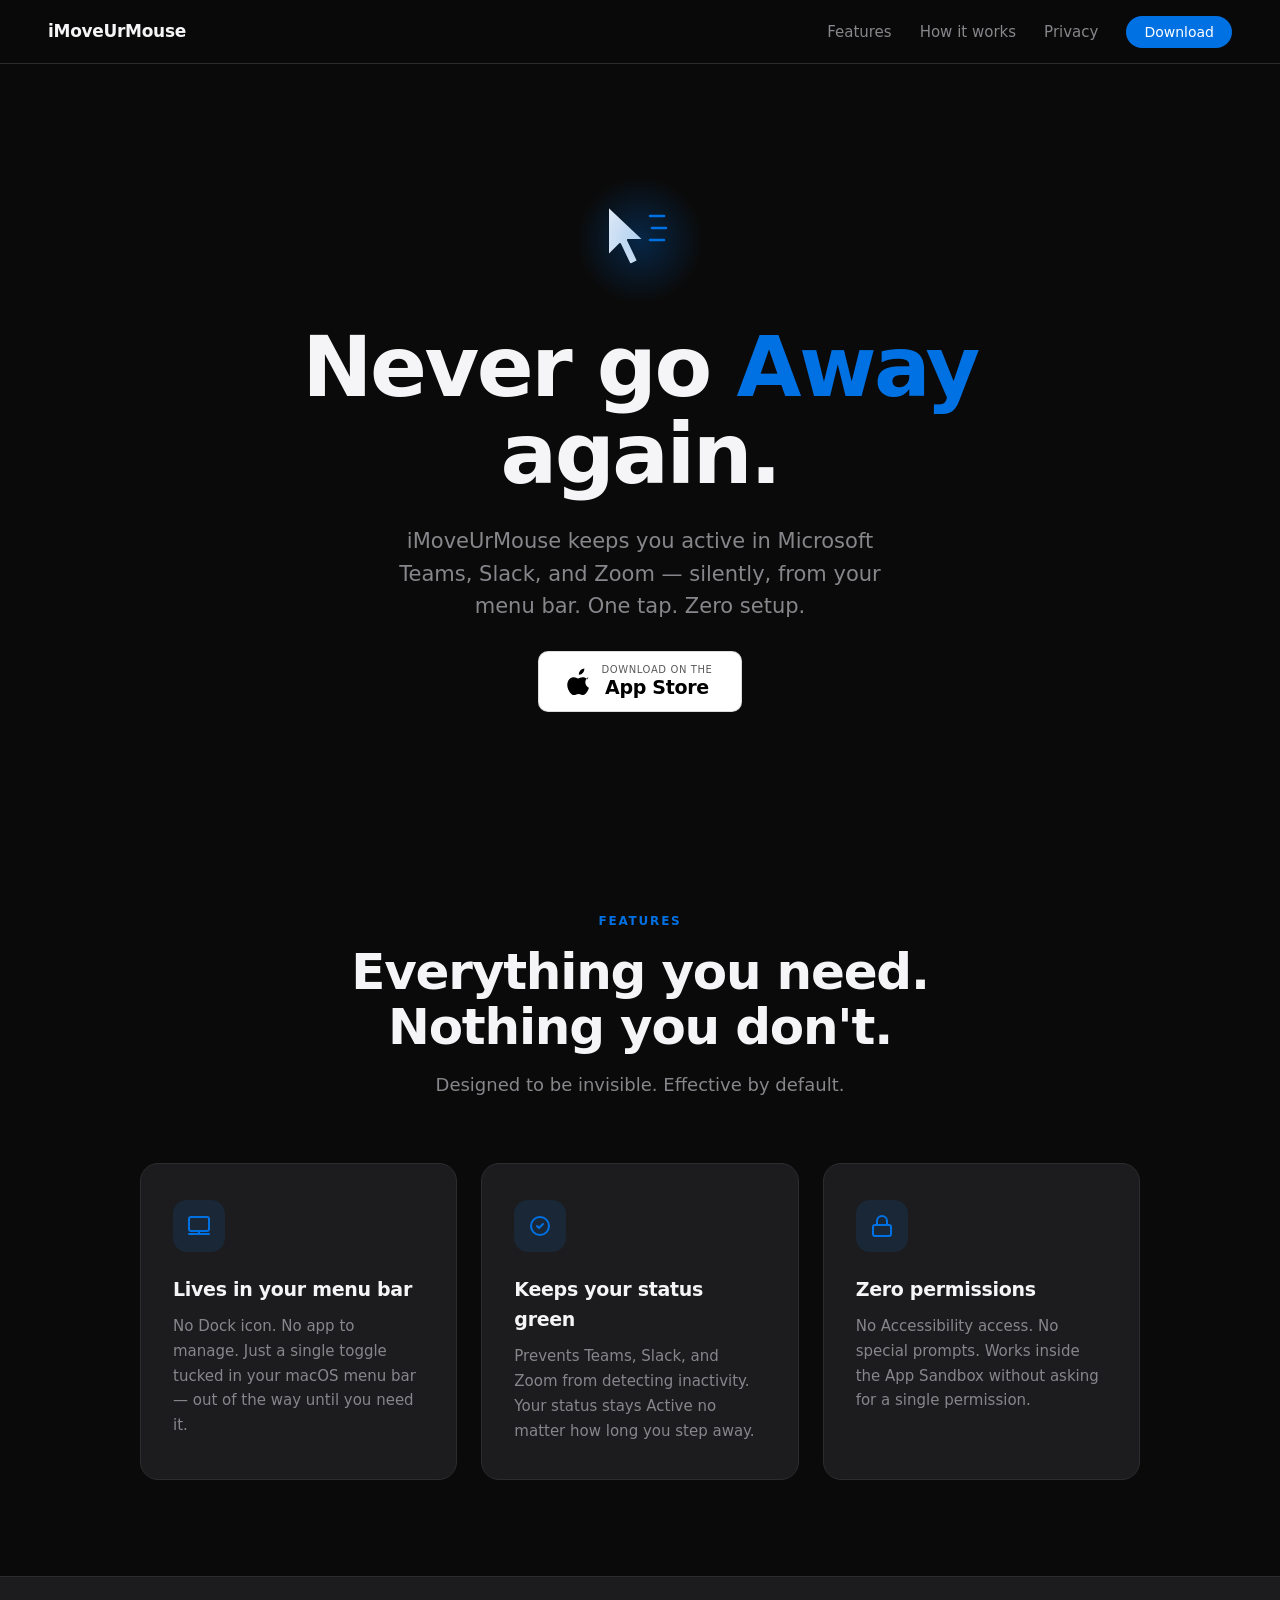
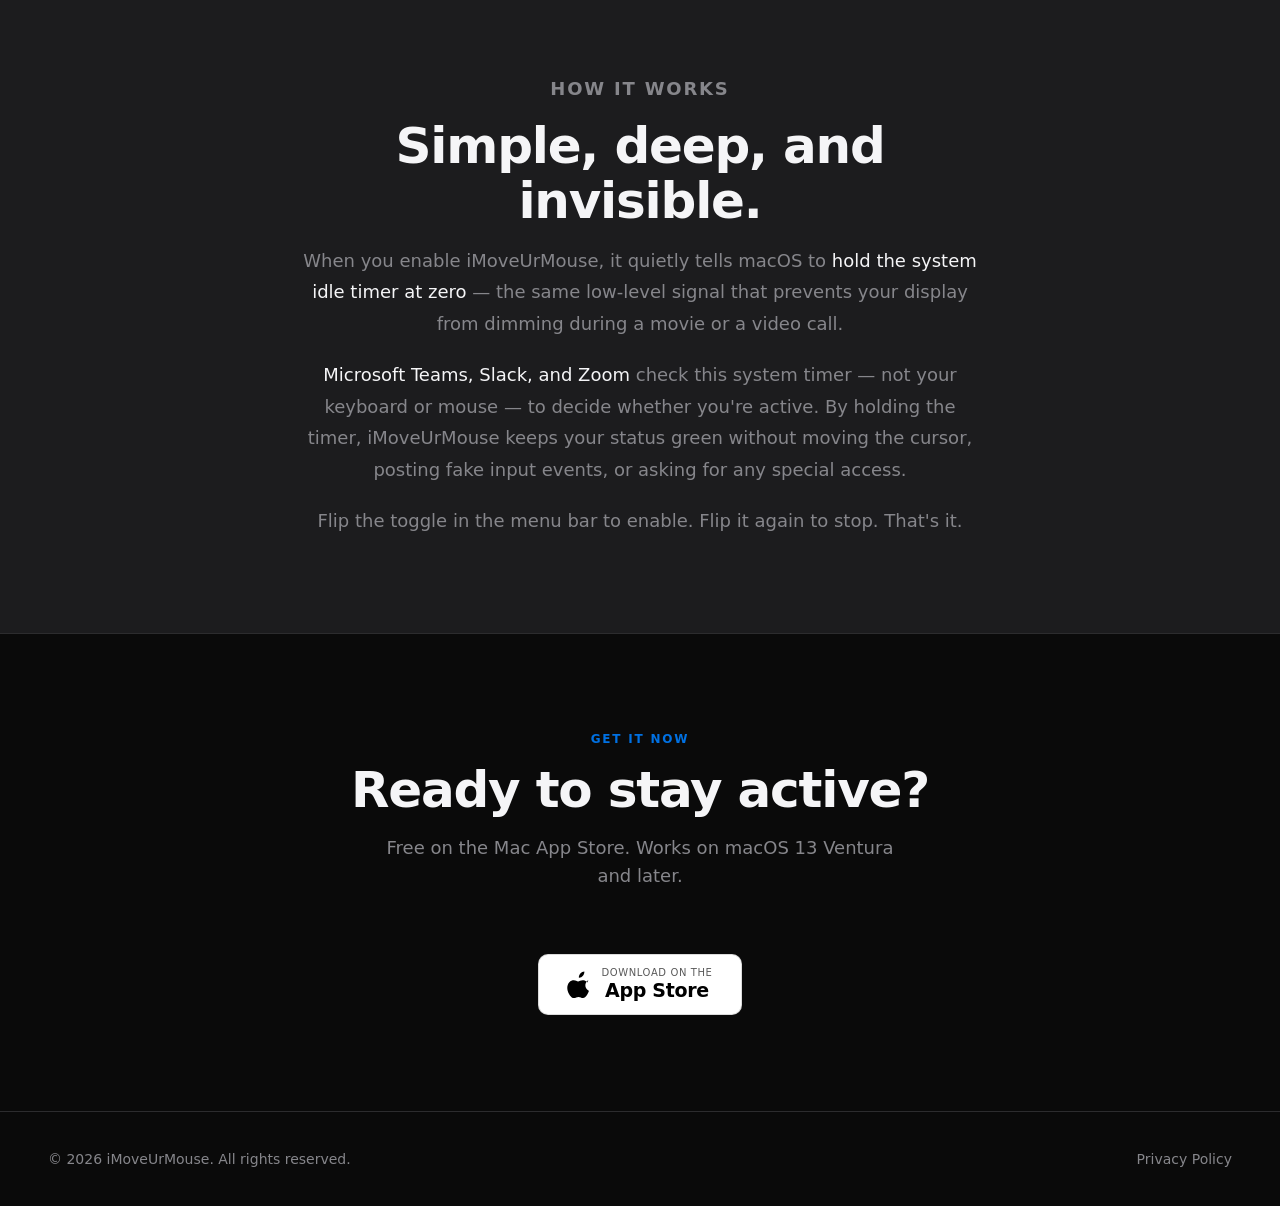
==== index.html @ 7b990d3f "Initial commit" ====
<!DOCTYPE html>
<html lang="en">
<head>
  <meta charset="UTF-8" />
  <meta name="viewport" content="width=device-width, initial-scale=1.0" />
  <title>iMoveUrMouse — Stay active in Teams &amp; Slack</title>
  <meta name="description" content="iMoveUrMouse is a macOS menu bar app that keeps your status active in Microsoft Teams, Slack, and Zoom — silently, with no permissions required." />
  <meta property="og:title" content="iMoveUrMouse — Stay active in Teams &amp; Slack" />
  <meta property="og:description" content="A one-tap macOS menu bar app that keeps your status green — no Accessibility permissions needed." />
  <meta property="og:type" content="website" />
  <link rel="stylesheet" href="style.css" />
</head>
<body>

  <!-- ── Nav ─────────────────────────────────────── -->
  <nav>
    <a href="index.html" class="nav-logo">iMoveUrMouse</a>
    <ul class="nav-links">
      <li><a href="#features">Features</a></li>
      <li><a href="#how">How it works</a></li>
      <li><a href="privacy.html">Privacy</a></li>
      <li><a href="#download" class="btn-nav">Download</a></li>
    </ul>
  </nav>

  <!-- ── Hero ─────────────────────────────────────── -->
  <section class="hero">

    <!-- Animated cursor icon -->
    <div class="cursor-wrap" aria-hidden="true">
      <div class="cursor-glow"></div>
      <svg class="cursor-icon" width="84" height="80" viewBox="0 0 84 80" fill="none" xmlns="http://www.w3.org/2000/svg">
        <!-- Arrow cursor body -->
        <path d="M10 6 L10 56 L22 44 L32 65 L40 61 L30 40 L46 40 Z"
              fill="#f5f5f7"
              stroke="#0a0a0a"
              stroke-width="2"
              stroke-linejoin="round"
              stroke-linecap="round"/>
        <!-- Motion lines -->
        <g class="motion-lines">
          <line class="ml ml-1" x1="52" y1="16" x2="66" y2="16" stroke="#0071e3" stroke-width="2.5" stroke-linecap="round"/>
          <line class="ml ml-2" x1="54" y1="28" x2="68" y2="28" stroke="#0071e3" stroke-width="2.5" stroke-linecap="round"/>
          <line class="ml ml-3" x1="52" y1="40" x2="66" y2="40" stroke="#0071e3" stroke-width="2.5" stroke-linecap="round"/>
        </g>
      </svg>
    </div>

    <h1>Never go <em>Away</em><br>again.</h1>

    <p class="subtitle">
      iMoveUrMouse keeps you active in Microsoft Teams, Slack, and Zoom
      — silently, from your menu bar. One tap. Zero setup.
    </p>

    <a href="#" id="download" class="badge-link" aria-label="Download on the App Store">
      <!-- Apple logo -->
      <svg width="22" height="27" viewBox="0 0 814 1000" fill="#000" aria-hidden="true">
        <path d="M788.1 340.9c-5.8 4.5-108.2 62.2-108.2 190.5 0 148.4 130.3 200.9 134.2 202.2-.6 3.2-20.7 71.9-68.7 141.9-42.8 61.6-87.5 123.1-155.5 123.1s-85.5-39.5-164-39.5c-76 0-103.7 40.8-165.9 40.8s-105-37.5-152.1-96c-54.1-66.5-98.3-172.2-98.3-273.4 0-187.8 122.4-286.9 243.3-286.9 63.9 0 117.1 42.2 157.1 42.2 38.2 0 98.1-44.8 172.4-44.8 27.8 0 108.2 2.6 168.2 81.2zm-198.5-160.6c31.1-36.9 53.1-88.1 53.1-139.3 0-7.1-.6-14.3-1.9-20.1-50.6 1.9-110.8 33.7-147.1 75.8-28.5 32.4-55.1 83.6-55.1 135.5 0 7.8 1.3 15.6 1.9 18.1 3.2.6 8.4 1.3 13.6 1.3 45.4 0 102.5-30.4 135.5-71.3z"/>
      </svg>
      <span class="badge-text">
        <small>Download on the</small>
        <strong>App Store</strong>
      </span>
    </a>

  </section>

  <!-- ── Features ──────────────────────────────────── -->
  <section id="features">
    <p class="section-label">Features</p>
    <h2 class="section-title">Everything you need.<br>Nothing you don't.</h2>
    <p class="section-sub">Designed to be invisible. Effective by default.</p>

    <div class="features-grid">

      <div class="feature-card">
        <div class="feature-icon" aria-hidden="true">
          <svg width="24" height="24" viewBox="0 0 24 24" fill="none" stroke="#0071e3" stroke-width="2" stroke-linecap="round" stroke-linejoin="round">
            <rect x="2" y="3" width="20" height="14" rx="2"/>
            <line x1="2" y1="20" x2="22" y2="20"/>
            <line x1="12" y1="17" x2="12" y2="20"/>
          </svg>
        </div>
        <h3>Lives in your menu bar</h3>
        <p>No Dock icon. No app to manage. Just a single toggle tucked in your macOS menu bar — out of the way until you need it.</p>
      </div>

      <div class="feature-card">
        <div class="feature-icon" aria-hidden="true">
          <svg width="24" height="24" viewBox="0 0 24 24" fill="none" stroke="#0071e3" stroke-width="2" stroke-linecap="round" stroke-linejoin="round">
            <circle cx="12" cy="12" r="9"/>
            <path d="M9 12l2 2 4-4"/>
          </svg>
        </div>
        <h3>Keeps your status green</h3>
        <p>Prevents Teams, Slack, and Zoom from detecting inactivity. Your status stays Active no matter how long you step away.</p>
      </div>

      <div class="feature-card">
        <div class="feature-icon" aria-hidden="true">
          <svg width="24" height="24" viewBox="0 0 24 24" fill="none" stroke="#0071e3" stroke-width="2" stroke-linecap="round" stroke-linejoin="round">
            <rect x="3" y="11" width="18" height="11" rx="2"/>
            <path d="M7 11V7a5 5 0 0 1 10 0v4"/>
          </svg>
        </div>
        <h3>Zero permissions</h3>
        <p>No Accessibility access. No special prompts. Works inside the App Sandbox without asking for a single permission.</p>
      </div>

    </div>
  </section>

  <!-- ── How it works ───────────────────────────────── -->
  <section id="how" class="how">
    <div class="how-inner">
      <p class="section-label">How it works</p>
      <h2 class="section-title">Simple, deep, and invisible.</h2>

      <p>
        When you enable iMoveUrMouse, it quietly tells macOS to <strong>hold the system idle timer at zero</strong> — the same low-level signal that prevents your display from dimming during a movie or a video call.
      </p>

      <p>
        <strong>Microsoft Teams, Slack, and Zoom</strong> check this system timer — not your keyboard or mouse — to decide whether you're active. By holding the timer, iMoveUrMouse keeps your status green without moving the cursor, posting fake input events, or asking for any special access.
      </p>

      <p>
        Flip the toggle in the menu bar to enable. Flip it again to stop. That's it.
      </p>
    </div>
  </section>

  <!-- ── Download CTA ───────────────────────────────── -->
  <section class="cta">
    <p class="section-label">Get it now</p>
    <h2 class="section-title">Ready to stay active?</h2>
    <p class="section-sub">Free on the Mac App Store. Works on macOS 13 Ventura and later.</p>

    <a href="#" class="badge-link" aria-label="Download on the App Store">
      <svg width="22" height="27" viewBox="0 0 814 1000" fill="#000" aria-hidden="true">
        <path d="M788.1 340.9c-5.8 4.5-108.2 62.2-108.2 190.5 0 148.4 130.3 200.9 134.2 202.2-.6 3.2-20.7 71.9-68.7 141.9-42.8 61.6-87.5 123.1-155.5 123.1s-85.5-39.5-164-39.5c-76 0-103.7 40.8-165.9 40.8s-105-37.5-152.1-96c-54.1-66.5-98.3-172.2-98.3-273.4 0-187.8 122.4-286.9 243.3-286.9 63.9 0 117.1 42.2 157.1 42.2 38.2 0 98.1-44.8 172.4-44.8 27.8 0 108.2 2.6 168.2 81.2zm-198.5-160.6c31.1-36.9 53.1-88.1 53.1-139.3 0-7.1-.6-14.3-1.9-20.1-50.6 1.9-110.8 33.7-147.1 75.8-28.5 32.4-55.1 83.6-55.1 135.5 0 7.8 1.3 15.6 1.9 18.1 3.2.6 8.4 1.3 13.6 1.3 45.4 0 102.5-30.4 135.5-71.3z"/>
      </svg>
      <span class="badge-text">
        <small>Download on the</small>
        <strong>App Store</strong>
      </span>
    </a>
  </section>

  <!-- ── Footer ─────────────────────────────────────── -->
  <footer>
    <span>© 2026 iMoveUrMouse. All rights reserved.</span>
    <a href="privacy.html">Privacy Policy</a>
  </footer>

</body>
</html>
---- style.css ----
*, *::before, *::after { box-sizing: border-box; margin: 0; padding: 0; }

:root {
  --bg:           #0a0a0a;
  --surface:      #1c1c1e;
  --border:       #2c2c2e;
  --accent:       #0071e3;
  --accent-hover: #0077ed;
  --text:         #f5f5f7;
  --muted:        #86868b;
  --radius-sm:    10px;
  --radius:       18px;
}

body {
  background: var(--bg);
  color: var(--text);
  font-family: -apple-system, BlinkMacSystemFont, system-ui, sans-serif;
  -webkit-font-smoothing: antialiased;
  line-height: 1.6;
}

/* ─── Nav ─────────────────────────────────────────── */

nav {
  position: sticky;
  top: 0;
  z-index: 100;
  display: flex;
  align-items: center;
  justify-content: space-between;
  padding: 0 48px;
  height: 64px;
  background: rgba(10, 10, 10, 0.82);
  backdrop-filter: blur(20px);
  -webkit-backdrop-filter: blur(20px);
  border-bottom: 1px solid var(--border);
}

.nav-logo {
  font-size: 17px;
  font-weight: 600;
  color: var(--text);
  text-decoration: none;
  letter-spacing: -0.3px;
}

.nav-links {
  display: flex;
  align-items: center;
  gap: 28px;
  list-style: none;
}

.nav-links a {
  color: var(--muted);
  text-decoration: none;
  font-size: 15px;
  transition: color 0.2s;
}

.nav-links a:hover { color: var(--text); }

.btn-nav {
  background: var(--accent) !important;
  color: #fff !important;
  padding: 8px 18px !important;
  border-radius: 20px;
  font-size: 14px !important;
  font-weight: 500;
  transition: background 0.2s !important;
}

.btn-nav:hover { background: var(--accent-hover) !important; }

/* ─── Hero ────────────────────────────────────────── */

.hero {
  display: flex;
  flex-direction: column;
  align-items: center;
  text-align: center;
  padding: 120px 24px 104px;
  gap: 28px;
}

/* Cursor animation */
.cursor-wrap {
  position: relative;
  width: 112px;
  height: 112px;
  display: flex;
  align-items: center;
  justify-content: center;
}

.cursor-glow {
  position: absolute;
  inset: -8px;
  border-radius: 50%;
  background: radial-gradient(circle, rgba(0,113,227,0.28) 0%, transparent 70%);
  animation: pulse 3s ease-in-out infinite;
}

.cursor-icon { animation: float 3s ease-in-out infinite; }

@keyframes float {
  0%, 100% { transform: translateY(0); }
  50%       { transform: translateY(-10px); }
}

@keyframes pulse {
  0%, 100% { opacity: 0.5; transform: scale(0.95); }
  50%       { opacity: 1;   transform: scale(1.1); }
}

.ml { stroke-dasharray: 14 6; }
.ml-1 { animation: dash 2s ease-in-out infinite 0.0s; }
.ml-2 { animation: dash 2s ease-in-out infinite 0.3s; }
.ml-3 { animation: dash 2s ease-in-out infinite 0.6s; }

@keyframes dash {
  0%   { stroke-dashoffset: 20; opacity: 0; }
  30%  { opacity: 1; }
  70%  { opacity: 1; }
  100% { stroke-dashoffset: -20; opacity: 0; }
}

/* Hero text */
.hero h1 {
  font-size: clamp(44px, 9vw, 84px);
  font-weight: 700;
  letter-spacing: -2.5px;
  line-height: 1.03;
  max-width: 720px;
}

.hero h1 em {
  font-style: normal;
  color: var(--accent);
}

.hero .subtitle {
  font-size: clamp(17px, 2.5vw, 21px);
  color: var(--muted);
  max-width: 540px;
  line-height: 1.55;
}

/* ─── App Store Badge ─────────────────────────────── */

.badge-link {
  display: inline-flex;
  align-items: center;
  gap: 12px;
  background: #fff;
  color: #000;
  padding: 13px 28px;
  border-radius: var(--radius-sm);
  text-decoration: none;
  border: 1.5px solid rgba(0,0,0,0.14);
  transition: transform 0.15s, box-shadow 0.15s;
}

.badge-link:hover {
  transform: scale(1.04);
  box-shadow: 0 10px 30px rgba(0,0,0,0.4);
}

.badge-text small {
  display: block;
  font-size: 10px;
  font-weight: 400;
  text-transform: uppercase;
  letter-spacing: 0.6px;
  opacity: 0.65;
  line-height: 1;
  margin-bottom: 2px;
}

.badge-text strong {
  display: block;
  font-size: 19px;
  font-weight: 600;
  letter-spacing: -0.3px;
  line-height: 1.1;
}

/* ─── Section shared ──────────────────────────────── */

section { padding: 96px 48px; }

.section-label {
  text-align: center;
  font-size: 12px;
  font-weight: 600;
  letter-spacing: 1.8px;
  text-transform: uppercase;
  color: var(--accent);
  margin-bottom: 14px;
}

.section-title {
  text-align: center;
  font-size: clamp(30px, 5vw, 50px);
  font-weight: 700;
  letter-spacing: -1.2px;
  line-height: 1.1;
  margin-bottom: 16px;
}

.section-sub {
  text-align: center;
  font-size: 18px;
  color: var(--muted);
  max-width: 540px;
  margin: 0 auto 64px;
  line-height: 1.55;
}

/* ─── Features ────────────────────────────────────── */

.features-grid {
  display: grid;
  grid-template-columns: repeat(3, 1fr);
  gap: 24px;
  max-width: 1000px;
  margin: 0 auto;
}

.feature-card {
  background: var(--surface);
  border: 1px solid var(--border);
  border-radius: var(--radius);
  padding: 36px 32px;
  transition: transform 0.2s, border-color 0.2s, box-shadow 0.2s;
}

.feature-card:hover {
  transform: translateY(-4px);
  border-color: rgba(0, 113, 227, 0.5);
  box-shadow: 0 16px 40px rgba(0,0,0,0.4);
}

.feature-icon {
  width: 52px;
  height: 52px;
  background: rgba(0, 113, 227, 0.12);
  border-radius: 14px;
  display: flex;
  align-items: center;
  justify-content: center;
  margin-bottom: 22px;
  font-size: 24px;
}

.feature-card h3 {
  font-size: 19px;
  font-weight: 600;
  margin-bottom: 10px;
  letter-spacing: -0.3px;
}

.feature-card p {
  color: var(--muted);
  font-size: 15px;
  line-height: 1.65;
}

/* ─── How it works ────────────────────────────────── */

.how {
  background: var(--surface);
  border-top: 1px solid var(--border);
  border-bottom: 1px solid var(--border);
}

.how-inner {
  max-width: 680px;
  margin: 0 auto;
  text-align: center;
}

.how-inner p {
  color: var(--muted);
  font-size: 18px;
  line-height: 1.75;
}

.how-inner p + p { margin-top: 20px; }

.how-inner strong { color: var(--text); font-weight: 500; }

/* ─── CTA ─────────────────────────────────────────── */

.cta { text-align: center; }

/* ─── Footer ──────────────────────────────────────── */

footer {
  padding: 36px 48px;
  display: flex;
  align-items: center;
  justify-content: space-between;
  border-top: 1px solid var(--border);
  color: var(--muted);
  font-size: 14px;
}

footer a {
  color: var(--muted);
  text-decoration: none;
  transition: color 0.2s;
}

footer a:hover { color: var(--text); }

/* ─── Privacy page ────────────────────────────────── */

.privacy-wrap {
  max-width: 720px;
  margin: 0 auto;
  padding: 80px 24px 120px;
}

.privacy-wrap h1 {
  font-size: clamp(36px, 6vw, 52px);
  font-weight: 700;
  letter-spacing: -1.5px;
  margin-bottom: 10px;
}

.privacy-date {
  color: var(--muted);
  font-size: 15px;
  margin-bottom: 56px;
  padding-bottom: 48px;
  border-bottom: 1px solid var(--border);
}

.privacy-wrap h2 {
  font-size: 22px;
  font-weight: 600;
  margin-top: 48px;
  margin-bottom: 14px;
  letter-spacing: -0.3px;
}

.privacy-wrap p,
.privacy-wrap ul {
  color: var(--muted);
  font-size: 16px;
  line-height: 1.78;
  margin-bottom: 16px;
}

.privacy-wrap ul { padding-left: 24px; }
.privacy-wrap li { margin-bottom: 8px; }

.privacy-wrap a { color: var(--accent); text-decoration: none; }
.privacy-wrap a:hover { text-decoration: underline; }

/* ─── Responsive ──────────────────────────────────── */

@media (max-width: 768px) {
  nav { padding: 0 20px; }
  .nav-links li:not(:last-child) { display: none; }

  .hero { padding: 80px 20px 72px; }

  section { padding: 72px 20px; }

  .features-grid { grid-template-columns: 1fr; }

  footer { padding: 28px 20px; flex-direction: column; gap: 12px; text-align: center; }
}
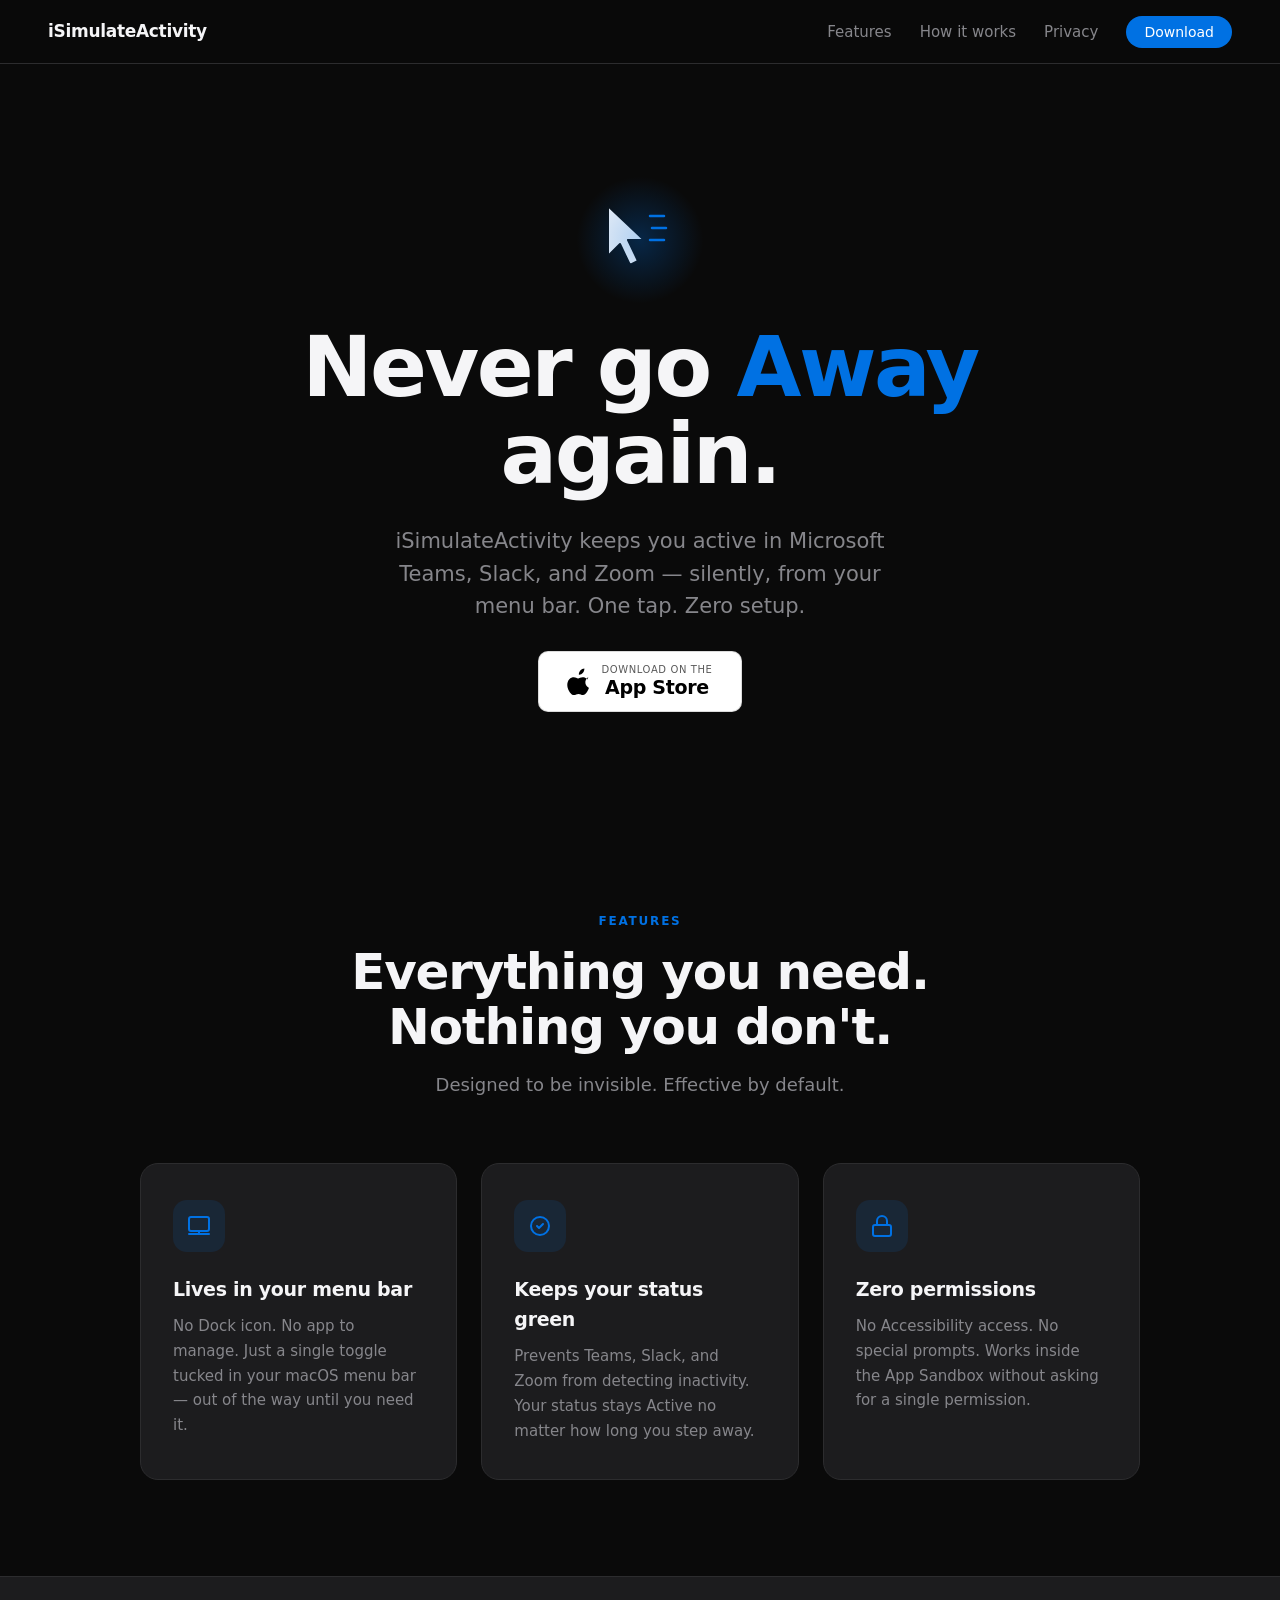
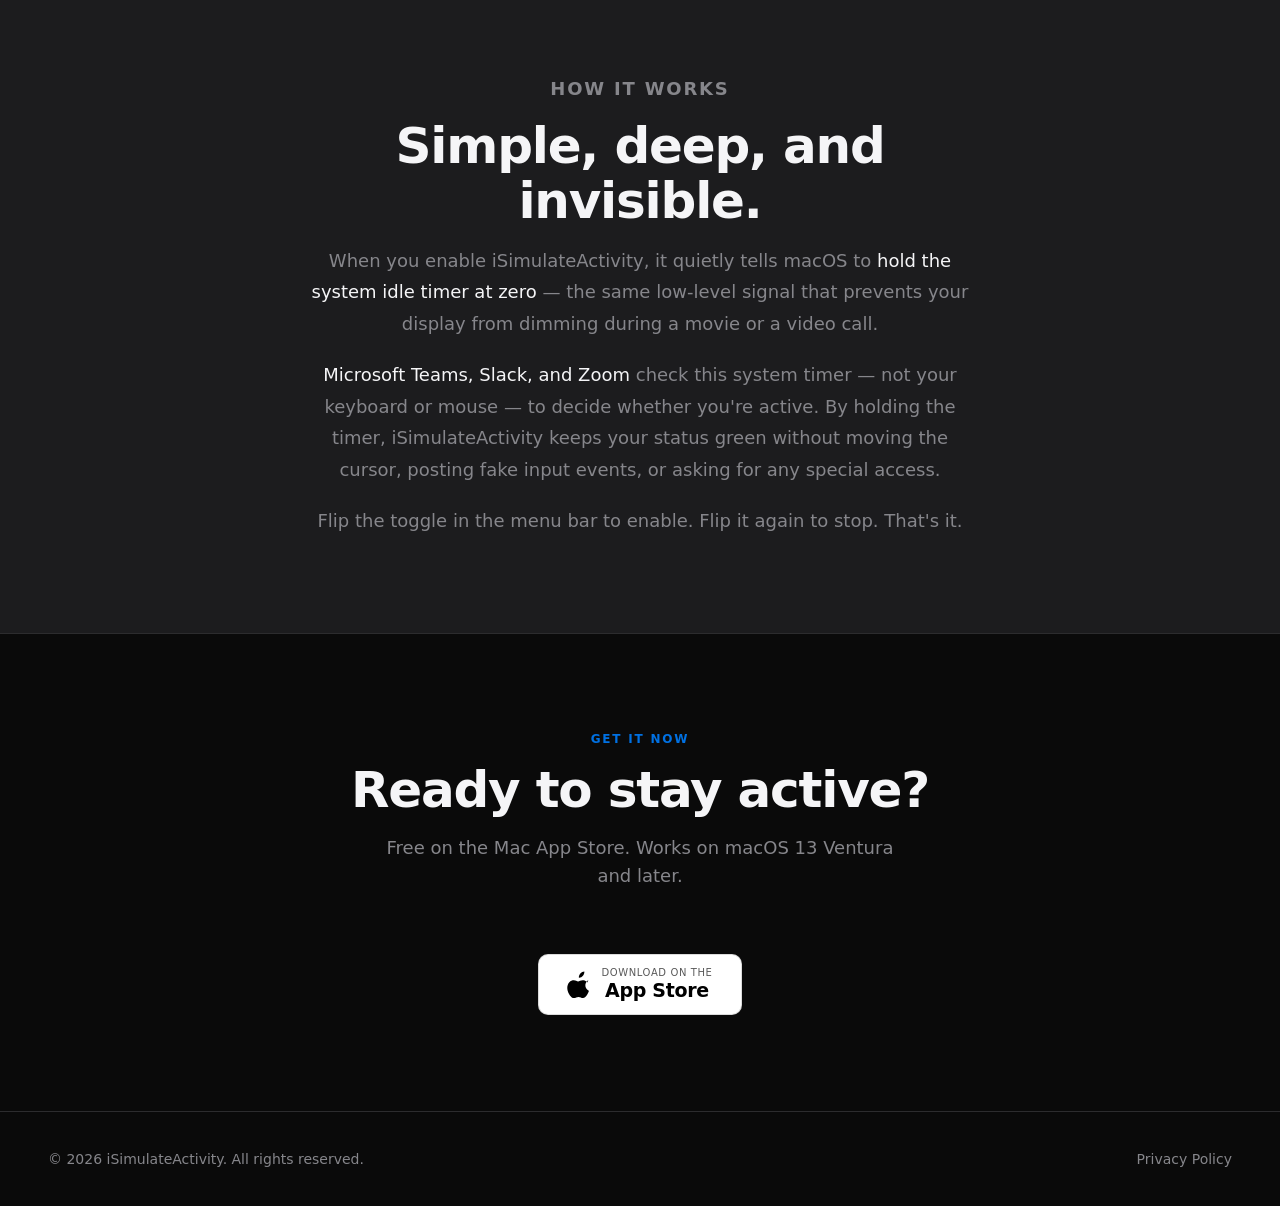
==== commit 9ef6952f: "app name changed" ====
--- a/index.html
+++ b/index.html
@@ -3,9 +3,9 @@
 <head>
   <meta charset="UTF-8" />
   <meta name="viewport" content="width=device-width, initial-scale=1.0" />
-  <title>iMoveUrMouse — Stay active in Teams &amp; Slack</title>
-  <meta name="description" content="iMoveUrMouse is a macOS menu bar app that keeps your status active in Microsoft Teams, Slack, and Zoom — silently, with no permissions required." />
-  <meta property="og:title" content="iMoveUrMouse — Stay active in Teams &amp; Slack" />
+  <title>iSimulateActivity — Stay active in Teams &amp; Slack</title>
+  <meta name="description" content="iSimulateActivity is a macOS menu bar app that keeps your status active in Microsoft Teams, Slack, and Zoom — silently, with no permissions required." />
+  <meta property="og:title" content="iSimulateActivity — Stay active in Teams &amp; Slack" />
   <meta property="og:description" content="A one-tap macOS menu bar app that keeps your status green — no Accessibility permissions needed." />
   <meta property="og:type" content="website" />
   <link rel="stylesheet" href="style.css" />
@@ -14,7 +14,7 @@
 
   <!-- ── Nav ─────────────────────────────────────── -->
   <nav>
-    <a href="index.html" class="nav-logo">iMoveUrMouse</a>
+    <a href="index.html" class="nav-logo">iSimulateActivity</a>
     <ul class="nav-links">
       <li><a href="#features">Features</a></li>
       <li><a href="#how">How it works</a></li>
@@ -49,7 +49,7 @@
     <h1>Never go <em>Away</em><br>again.</h1>
 
     <p class="subtitle">
-      iMoveUrMouse keeps you active in Microsoft Teams, Slack, and Zoom
+      iSimulateActivity keeps you active in Microsoft Teams, Slack, and Zoom
       — silently, from your menu bar. One tap. Zero setup.
     </p>
 
@@ -118,11 +118,11 @@
       <h2 class="section-title">Simple, deep, and invisible.</h2>
 
       <p>
-        When you enable iMoveUrMouse, it quietly tells macOS to <strong>hold the system idle timer at zero</strong> — the same low-level signal that prevents your display from dimming during a movie or a video call.
+        When you enable iSimulateActivity, it quietly tells macOS to <strong>hold the system idle timer at zero</strong> — the same low-level signal that prevents your display from dimming during a movie or a video call.
       </p>
 
       <p>
-        <strong>Microsoft Teams, Slack, and Zoom</strong> check this system timer — not your keyboard or mouse — to decide whether you're active. By holding the timer, iMoveUrMouse keeps your status green without moving the cursor, posting fake input events, or asking for any special access.
+        <strong>Microsoft Teams, Slack, and Zoom</strong> check this system timer — not your keyboard or mouse — to decide whether you're active. By holding the timer, iSimulateActivity keeps your status green without moving the cursor, posting fake input events, or asking for any special access.
       </p>
 
       <p>
@@ -150,7 +150,7 @@
 
   <!-- ── Footer ─────────────────────────────────────── -->
   <footer>
-    <span>© 2026 iMoveUrMouse. All rights reserved.</span>
+    <span>© 2026 iSimulateActivity. All rights reserved.</span>
     <a href="privacy.html">Privacy Policy</a>
   </footer>
 
